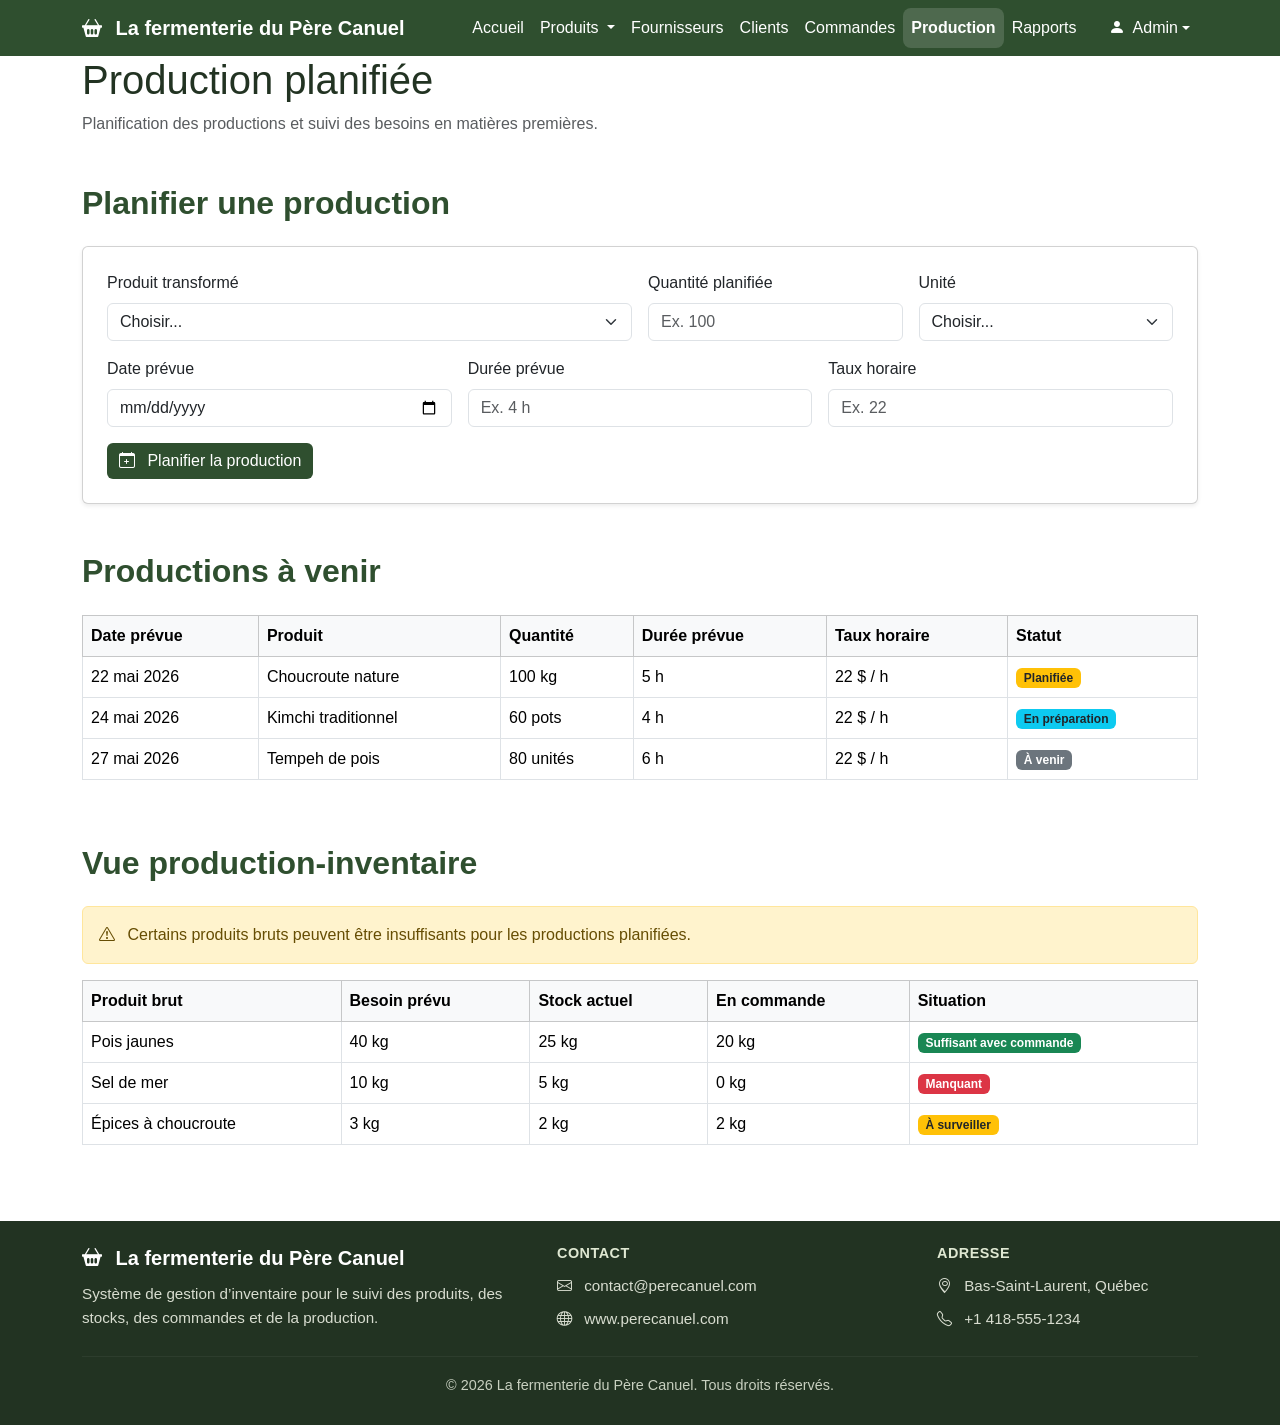
==== TravailSessionBD/production.html @ 3d85b459 "Ajout de la page production Ajout de la page production" ====
<!DOCTYPE html>
<html lang="fr">
<head>
  <meta charset="UTF-8">
  <meta name="viewport" content="width=device-width, initial-scale=1">
  <title>Production - Père Canuel</title>
  <link href="https://cdn.jsdelivr.net/npm/bootstrap@5.3.3/dist/css/bootstrap.min.css" rel="stylesheet">
  <link href="https://cdn.jsdelivr.net/npm/bootstrap-icons@1.11.3/font/bootstrap-icons.css" rel="stylesheet">
  <link type="text/css" rel="stylesheet" href="styles/index.css"/>
</head>

<body>
  <nav class="navbar navbar-expand-lg navbar-dark">
    <div class="container">
      <a class="navbar-brand fw-bold" href="index.html">
        <i class="bi bi-basket2-fill me-2"></i>
        La fermenterie du Père Canuel
      </a>

      <button class="navbar-toggler" type="button" data-bs-toggle="collapse" data-bs-target="#navbarMenu">
        <span class="navbar-toggler-icon"></span>
      </button>

      <div class="collapse navbar-collapse" id="navbarMenu">
        <ul class="navbar-nav ms-auto">
          <li class="nav-item">
            <a class="nav-link" href="index.html">Accueil</a>
          </li>

          <li class="nav-item dropdown">
            <a class="nav-link dropdown-toggle" href="#" id="produitsDropdown" role="button" data-bs-toggle="dropdown" aria-expanded="false">
              Produits
            </a>
            <ul class="dropdown-menu" aria-labelledby="produitsDropdown">
              <li><a class="dropdown-item" href="produits-bruts.html">Produits bruts</a></li>
              <li><a class="dropdown-item" href="produits-transformes.html">Produits transformés</a></li>
            </ul>
          </li>

          <li class="nav-item"><a class="nav-link" href="fournisseurs.html">Fournisseurs</a></li>
          <li class="nav-item"><a class="nav-link" href="clients.html">Clients</a></li>
          <li class="nav-item"><a class="nav-link" href="commandes.html">Commandes</a></li>
          <li class="nav-item"><a class="nav-link active" href="production.html">Production</a></li>
          <li class="nav-item"><a class="nav-link" href="rapports.html">Rapports</a></li>

          <li class="nav-item dropdown ms-lg-3">
            <a class="nav-link dropdown-toggle d-flex align-items-center" href="#" id="userDropdown" role="button" data-bs-toggle="dropdown" aria-expanded="false">
              <span class="user-avatar me-2">
                <i class="bi bi-person-fill"></i>
              </span>
              Admin
            </a>

            <ul class="dropdown-menu dropdown-menu-end" aria-labelledby="userDropdown">
              <li>
                <a class="dropdown-item" href="#">
                  <i class="bi bi-person-circle me-2"></i>
                  Mon profil
                </a>
              </li>
              <li>
                <a class="dropdown-item" href="#">
                  <i class="bi bi-gear me-2"></i>
                  Paramètres
                </a>
              </li>
              <li><hr class="dropdown-divider"></li>
              <li>
                <a class="dropdown-item text-danger" href="connexion.html">
                  <i class="bi bi-box-arrow-right me-2"></i>
                  Se déconnecter
                </a>
              </li>
            </ul>
          </li>

        </ul>
      </div>
    </div>
  </nav>

  <header class="page-header">
    <div class="container">
      <h1>Production planifiée</h1>
      <p class="text-muted">Planification des productions et suivi des besoins en matières premières.</p>
    </div>
  </header>

  <main class="container my-5">
    <section class="mb-5">
      <h2 class="section-title mb-4">Planifier une production</h2>

      <div class="card shadow-sm p-4">
        <form>
          <div class="row g-3">
            <div class="col-md-6">
              <label for="produitProduction" class="form-label">Produit transformé</label>
              <select class="form-select" id="produitProduction">
                <option selected>Choisir...</option>
                <option>Choucroute nature</option>
                <option>Kimchi traditionnel</option>
                <option>Tempeh de pois</option>
                <option>Betteraves lacto-fermentées</option>
              </select>
            </div>

            <div class="col-md-3">
              <label for="quantitePlanifiee" class="form-label">Quantité planifiée</label>
              <input type="number" class="form-control" id="quantitePlanifiee" placeholder="Ex. 100">
            </div>

            <div class="col-md-3">
              <label for="uniteProduction" class="form-label">Unité</label>
              <select class="form-select" id="uniteProduction">
                <option selected>Choisir...</option>
                <option>unités</option>
                <option>pots</option>
                <option>kg</option>
              </select>
            </div>

            <div class="col-md-4">
              <label for="dateProduction" class="form-label">Date prévue</label>
              <input type="date" class="form-control" id="dateProduction">
            </div>

            <div class="col-md-4">
              <label for="dureePrevue" class="form-label">Durée prévue</label>
              <input type="text" class="form-control" id="dureePrevue" placeholder="Ex. 4 h">
            </div>

            <div class="col-md-4">
              <label for="tauxHoraire" class="form-label">Taux horaire</label>
              <input type="number" class="form-control" id="tauxHoraire" placeholder="Ex. 22">
            </div>

            <div class="col-12">
              <button type="submit" class="btn btn-principal">
                <i class="bi bi-calendar-plus me-2"></i>
                Planifier la production
              </button>
            </div>
          </div>
        </form>
      </div>
    </section>

    <section class="mb-5">
      <h2 class="section-title mb-4">Productions à venir</h2>

      <div class="table-responsive">
        <table class="table table-bordered align-middle">
          <thead class="table-light">
            <tr>
              <th>Date prévue</th>
              <th>Produit</th>
              <th>Quantité</th>
              <th>Durée prévue</th>
              <th>Taux horaire</th>
              <th>Statut</th>
            </tr>
          </thead>

          <tbody>
            <tr>
              <td>22 mai 2026</td>
              <td>Choucroute nature</td>
              <td>100 kg</td>
              <td>5 h</td>
              <td>22 $ / h</td>
              <td><span class="badge bg-warning text-dark">Planifiée</span></td>
            </tr>
            <tr>
              <td>24 mai 2026</td>
              <td>Kimchi traditionnel</td>
              <td>60 pots</td>
              <td>4 h</td>
              <td>22 $ / h</td>
              <td><span class="badge bg-info text-dark">En préparation</span></td>
            </tr>
            <tr>
              <td>27 mai 2026</td>
              <td>Tempeh de pois</td>
              <td>80 unités</td>
              <td>6 h</td>
              <td>22 $ / h</td>
              <td><span class="badge bg-secondary">À venir</span></td>
            </tr>
          </tbody>
        </table>
      </div>
    </section>

    <section>
      <h2 class="section-title mb-4">Vue production-inventaire</h2>

      <div class="alert alert-warning">
        <i class="bi bi-exclamation-triangle me-2"></i>
        Certains produits bruts peuvent être insuffisants pour les productions planifiées.
      </div>

      <div class="table-responsive">
        <table class="table table-bordered align-middle">
          <thead class="table-light">
            <tr>
              <th>Produit brut</th>
              <th>Besoin prévu</th>
              <th>Stock actuel</th>
              <th>En commande</th>
              <th>Situation</th>
            </tr>
          </thead>

          <tbody>
            <tr>
              <td>Pois jaunes</td>
              <td>40 kg</td>
              <td>25 kg</td>
              <td>20 kg</td>
              <td><span class="badge bg-success">Suffisant avec commande</span></td>
            </tr>
            <tr>
              <td>Sel de mer</td>
              <td>10 kg</td>
              <td>5 kg</td>
              <td>0 kg</td>
              <td><span class="badge bg-danger">Manquant</span></td>
            </tr>
            <tr>
              <td>Épices à choucroute</td>
              <td>3 kg</td>
              <td>2 kg</td>
              <td>2 kg</td>
              <td><span class="badge bg-warning text-dark">À surveiller</span></td>
            </tr>
          </tbody>
        </table>
      </div>
    </section>
  </main>

  <footer class="footer-pro">
    <div class="container py-4">
      <div class="row gy-4 align-items-center">

        <div class="col-lg-5 col-md-12">
          <h5 class="footer-title">
            <i class="bi bi-basket2-fill me-2"></i>
            La fermenterie du Père Canuel
          </h5>
          <p class="footer-text mb-0">
            Système de gestion d’inventaire pour le suivi des produits,
            des stocks, des commandes et de la production.
          </p>
        </div>

        <div class="col-lg-4 col-md-12">
          <h6 class="footer-subtitle">Contact</h6>
          <p class="footer-text mb-2">
            <i class="bi bi-envelope me-2"></i>
            contact@perecanuel.com
          </p>
          <p class="footer-text mb-0">
            <i class="bi bi-globe me-2"></i>
            www.perecanuel.com
          </p>
        </div>

        <div class="col-lg-3 col-md-12">
          <h6 class="footer-subtitle">Adresse</h6>
          <p class="footer-text mb-2">
            <i class="bi bi-geo-alt me-2"></i>
            Bas-Saint-Laurent, Québec
          </p>
          <p class="footer-text mb-0">
            <i class="bi bi-telephone me-2"></i>
            +1 418-555-1234
          </p>
        </div>

      </div>

      <hr class="footer-line">

      <div class="text-center">
        <p class="footer-bottom mb-1">
          © 2026 La fermenterie du Père Canuel. Tous droits réservés.
        </p>
      </div>
    </div>
  </footer>

  <script src="https://cdn.jsdelivr.net/npm/bootstrap@5.3.3/dist/js/bootstrap.bundle.min.js"></script>
</body>
</html>
---- TravailSessionBD/styles/index.css ----
body {
      font-family: Arial, Helvetica, sans-serif;
      background-color: #ffffff;
      color: #223322;
    }

    /* Navbar */
    .navbar {
      background-color: #2f4f2f;
    }

    .navbar-brand,
    .nav-link {
      color: white;
      font-weight: 500;
    }

    .nav-link:hover {
      background-color: #5f7f4f;
      color: white;
      border-radius: 8px;
    }

    .navbar .nav-link.active {
      color: #ffffff;
      font-weight: 700;
      background-color: rgba(255, 255, 255, 0.15);
      border-radius: 8px;
    }

    .dropdown-item:hover {
      background-color: #5f7f4f;
      color: white;
    }
    
    .hero {
      background-color: #f7f4ed;
      padding: 80px 0;
      text-align: center;
    }

    .hero h1 {
      color: #2f4f2f;
      font-weight: 700;
      font-size: 2.8rem;
    }

    .hero p {
      font-size: 1.2rem;
      color: #666;
    }

    .btn-principal {
      background-color: #2f4f2f;
      color: white;
      border: none;
    }

    .btn-principal:hover {
      background-color: #5f7f4f;
      color: white;
    }

    .btn-outline-principal {
      border: 1px solid #2f4f2f;
      color: #2f4f2f;
    }

    .btn-outline-principal:hover {
      background-color: #2f4f2f;
      color: white;
    }

    .feature-card {
      border: none;
      border-radius: 15px;
      box-shadow: 0 4px 12px rgba(0, 0, 0, 0.07);
      transition: transform 0.2s ease;
    }

    .feature-card:hover {
      transform: translateY(-5px);
    }

    .icon-circle {
      width: 65px;
      height: 65px;
      background-color: #dfe8d2;
      color: #2f4f2f;
      border-radius: 50%;
      display: flex;
      align-items: center;
      justify-content: center;
      font-size: 1.8rem;
      margin-bottom: 15px;
    }

    .section-title {
      color: #2f4f2f;
      font-weight: 700;
    }

    .badge-preparation {
      background-color: #f5d98b;
      color: #5a4300;
    }

    .badge-confirmee {
      background-color: #d8ead0;
      color: #244d24;
    }

    .badge-expediee {
      background-color: #d6e9f8;
      color: #174469;
    }

    .badge-livree {
      background-color: #dcebcf;
      color: #2d4f1f;
    }

    @media (max-width: 768px) {
      .hero {
        padding: 50px 20px;
      }

      .hero h1 {
        font-size: 2rem;
      }

      .hero p {
        font-size: 1rem;
      }

      .hero .btn {
        width: 100%;
        margin-bottom: 10px;
      }

      .table {
        font-size: 0.85rem;
      }
    }
    
.footer-pro {
  background-color: #223322;
  color: #ffffff;
  margin-top: 60px;
}

.footer-title {
  font-weight: 700;
  color: #ffffff;
  margin-bottom: 12px;
}

.footer-subtitle {
  font-weight: 700;
  color: #dfe8d2;
  margin-bottom: 12px;
  text-transform: uppercase;
  font-size: 0.9rem;
  letter-spacing: 0.5px;
}

.footer-text {
  color: #d8ddd0;
  font-size: 0.95rem;
  line-height: 1.6;
}

.footer-line {
  border-color: rgba(255, 255, 255, 0.2);
  margin: 25px 0 18px;
}

.footer-bottom {
  color: #c8d0c0;
  font-size: 0.9rem;
}
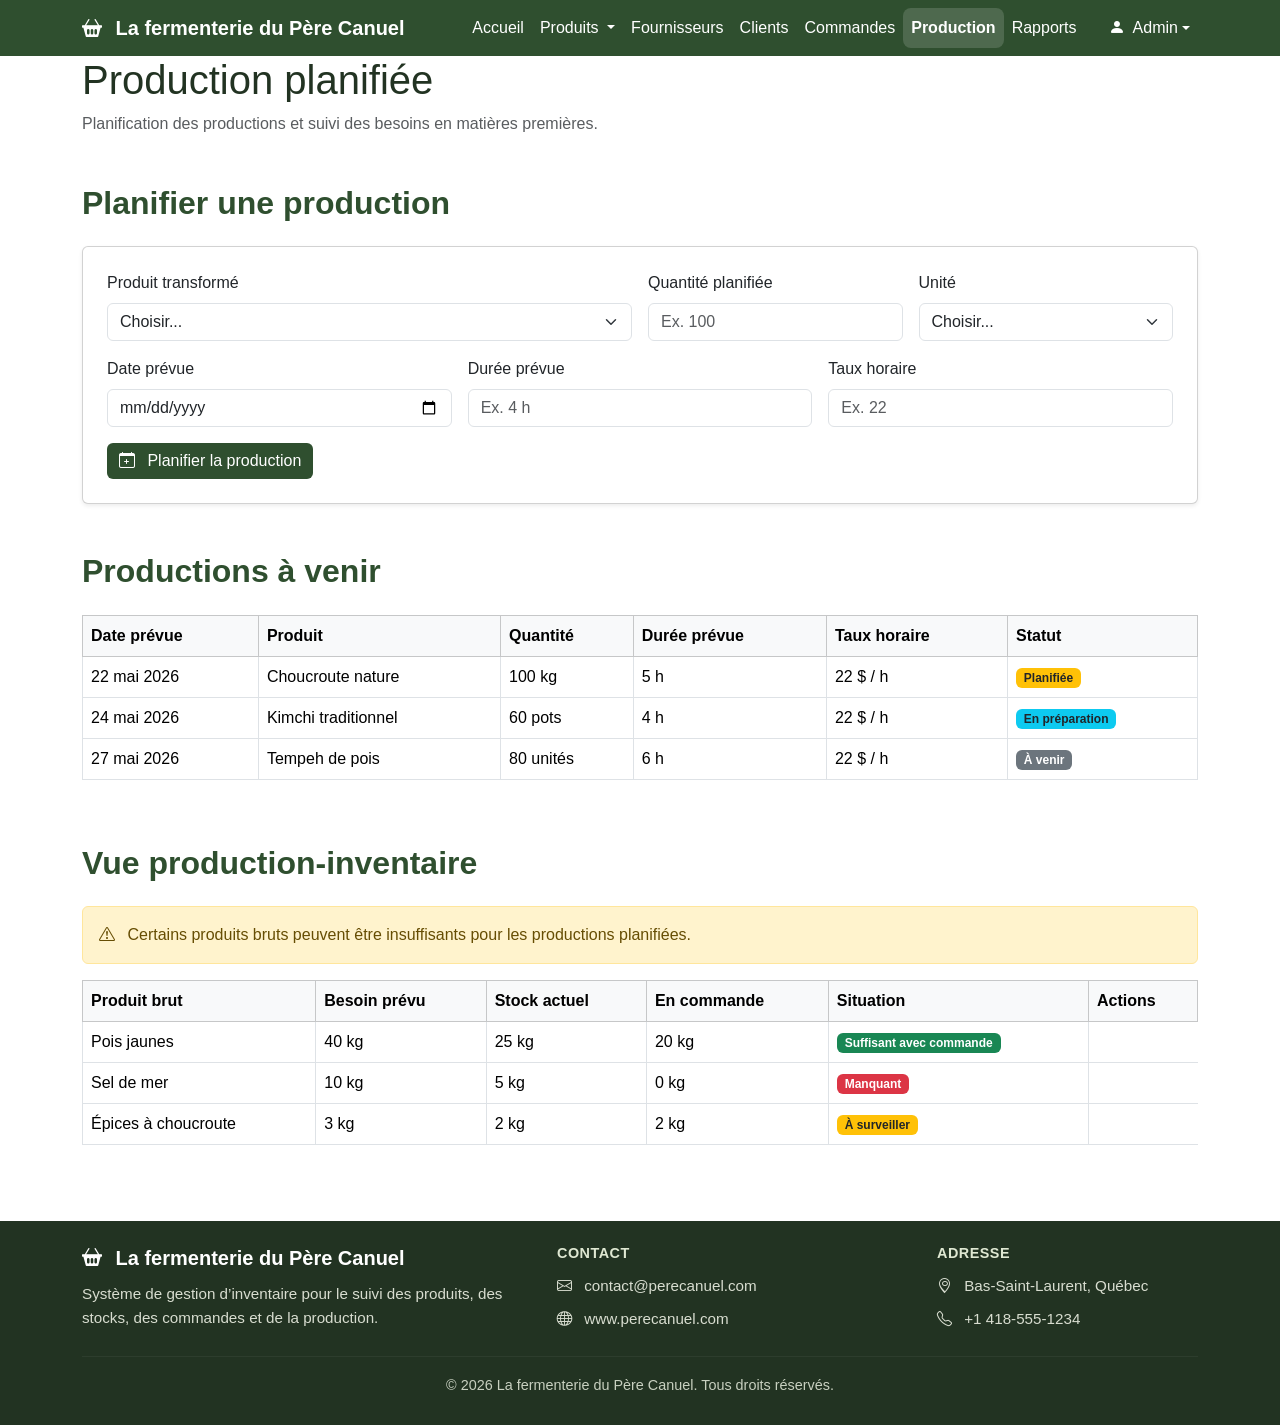
==== commit a4ccd4cf: "Ajout de la page client et quelques modifications des autres pages Ajout de la page client et quelqu" ====
--- a/TravailSessionBD/production.html
+++ b/TravailSessionBD/production.html
@@ -208,6 +208,7 @@
               <th>Stock actuel</th>
               <th>En commande</th>
               <th>Situation</th>
+              <th>Actions</th>
             </tr>
           </thead>
 
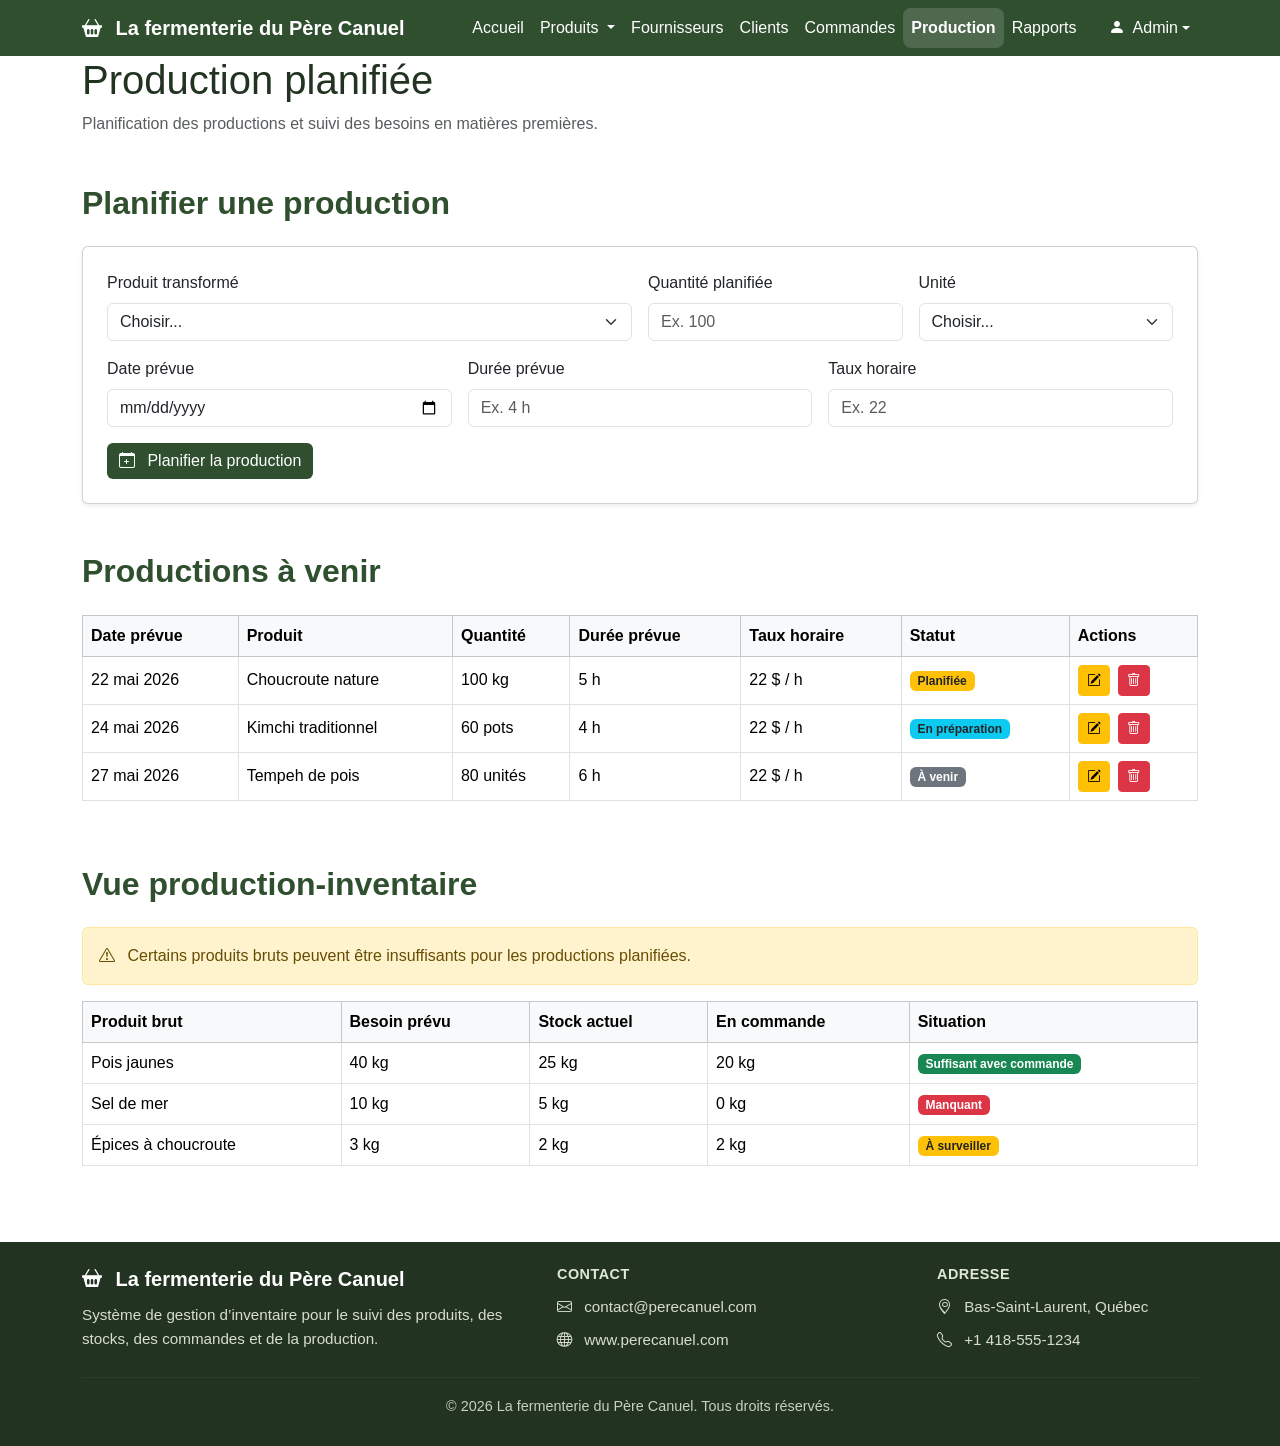
==== commit f15c7da4: "Ajout de la page rapports et quelques modifications Ajout de la page rapports et quelques modificati" ====
--- a/TravailSessionBD/production.html
+++ b/TravailSessionBD/production.html
@@ -158,6 +158,7 @@
               <th>Durée prévue</th>
               <th>Taux horaire</th>
               <th>Statut</th>
+              <th>Actions</th>
             </tr>
           </thead>
 
@@ -169,6 +170,15 @@
               <td>5 h</td>
               <td>22 $ / h</td>
               <td><span class="badge bg-warning text-dark">Planifiée</span></td>
+              <td>
+                <button class="btn btn-sm btn-warning me-1" data-bs-toggle="modal" data-bs-target="#modifierModal">
+                  <i class="bi bi-pencil-square"></i>
+                </button>
+
+                <button class="btn btn-sm btn-danger" data-bs-toggle="modal" data-bs-target="#supprimerModal">
+                  <i class="bi bi-trash"></i>
+                </button>
+              </td>
             </tr>
             <tr>
               <td>24 mai 2026</td>
@@ -177,6 +187,15 @@
               <td>4 h</td>
               <td>22 $ / h</td>
               <td><span class="badge bg-info text-dark">En préparation</span></td>
+              <td>
+                <button class="btn btn-sm btn-warning me-1" data-bs-toggle="modal" data-bs-target="#modifierModal">
+                  <i class="bi bi-pencil-square"></i>
+                </button>
+
+                <button class="btn btn-sm btn-danger" data-bs-toggle="modal" data-bs-target="#supprimerModal">
+                  <i class="bi bi-trash"></i>
+                </button>
+              </td>
             </tr>
             <tr>
               <td>27 mai 2026</td>
@@ -185,6 +204,15 @@
               <td>6 h</td>
               <td>22 $ / h</td>
               <td><span class="badge bg-secondary">À venir</span></td>
+              <td>
+                <button class="btn btn-sm btn-warning me-1" data-bs-toggle="modal" data-bs-target="#modifierModal">
+                  <i class="bi bi-pencil-square"></i>
+                </button>
+
+                <button class="btn btn-sm btn-danger" data-bs-toggle="modal" data-bs-target="#supprimerModal">
+                  <i class="bi bi-trash"></i>
+                </button>
+              </td>
             </tr>
           </tbody>
         </table>
@@ -208,7 +236,6 @@
               <th>Stock actuel</th>
               <th>En commande</th>
               <th>Situation</th>
-              <th>Actions</th>
             </tr>
           </thead>
 
@@ -291,6 +318,78 @@
     </div>
   </footer>
 
+  <div class="modal fade" id="modifierModal" tabindex="-1" aria-labelledby="modifierModalLabel" aria-hidden="true">
+    <div class="modal-dialog modal-lg">
+      <div class="modal-content">
+        <div class="modal-header">
+          <h5 class="modal-title" id="modifierModalLabel">
+            Modifier fournisseur
+          </h5>
+          <button type="button" class="btn-close" data-bs-dismiss="modal" aria-label="Fermer"></button>
+        </div>
+        <div class="modal-body">
+          <form>
+          <div class="row g-3">
+            <div class="col-md-6">
+              <label for="nomFournisseur" class="form-label">Nom du fournisseur</label>
+              <input type="text" class="form-control" id="nomFournisseur">
+            </div>
+
+            <div class="col-md-6">
+              <label for="contactFournisseur" class="form-label">Personne contact</label>
+              <input type="text" class="form-control" id="contactFournisseur">
+            </div>
+
+            <div class="col-md-6">
+              <label for="telephoneFournisseur" class="form-label">Téléphone</label>
+              <input type="text" class="form-control" id="telephoneFournisseur">
+            </div>
+
+            <div class="col-md-6">
+              <label for="courrielFournisseur" class="form-label">Courriel</label>
+              <input type="email" class="form-control" id="courrielFournisseur">
+            </div>
+
+            <div class="col-md-6">
+              <label for="siteFournisseur" class="form-label">Site web</label>
+              <input type="text" class="form-control" id="siteFournisseur">
+            </div>
+
+            <div class="col-md-6">
+              <label for="produitFourni" class="form-label">Produit fourni</label>
+              <input type="text" class="form-control" id="produitFourni">
+            </div>
+
+            <div class="col-md-6">
+              <label for="prixProduit" class="form-label">Prix unitaire</label>
+              <input type="number" class="form-control" id="prixProduit">
+            </div>
+
+            <div class="col-md-6">
+              <label for="uniteProduit" class="form-label">Unité</label>
+              <select class="form-select" id="uniteProduit">
+                <option selected>Choisir...</option>
+                <option>kg</option>
+                <option>g</option>
+                <option>L</option>
+                <option>unité</option>
+              </select>
+            </div>
+          </div>
+        </form>        </div>
+        <div class="modal-footer">
+          <button type="button" class="btn btn-secondary" data-bs-dismiss="modal">
+            Annuler
+          </button>
+          <button type="submit" class="btn btn-principal" onclick="">
+            <i class="bi bi-check-circle me-2"></i>
+            Modifier
+          </button>
+        </div>
+      </div>
+    </div>
+  </div>
+
   <script src="https://cdn.jsdelivr.net/npm/bootstrap@5.3.3/dist/js/bootstrap.bundle.min.js"></script>
 </body>
 </html>
